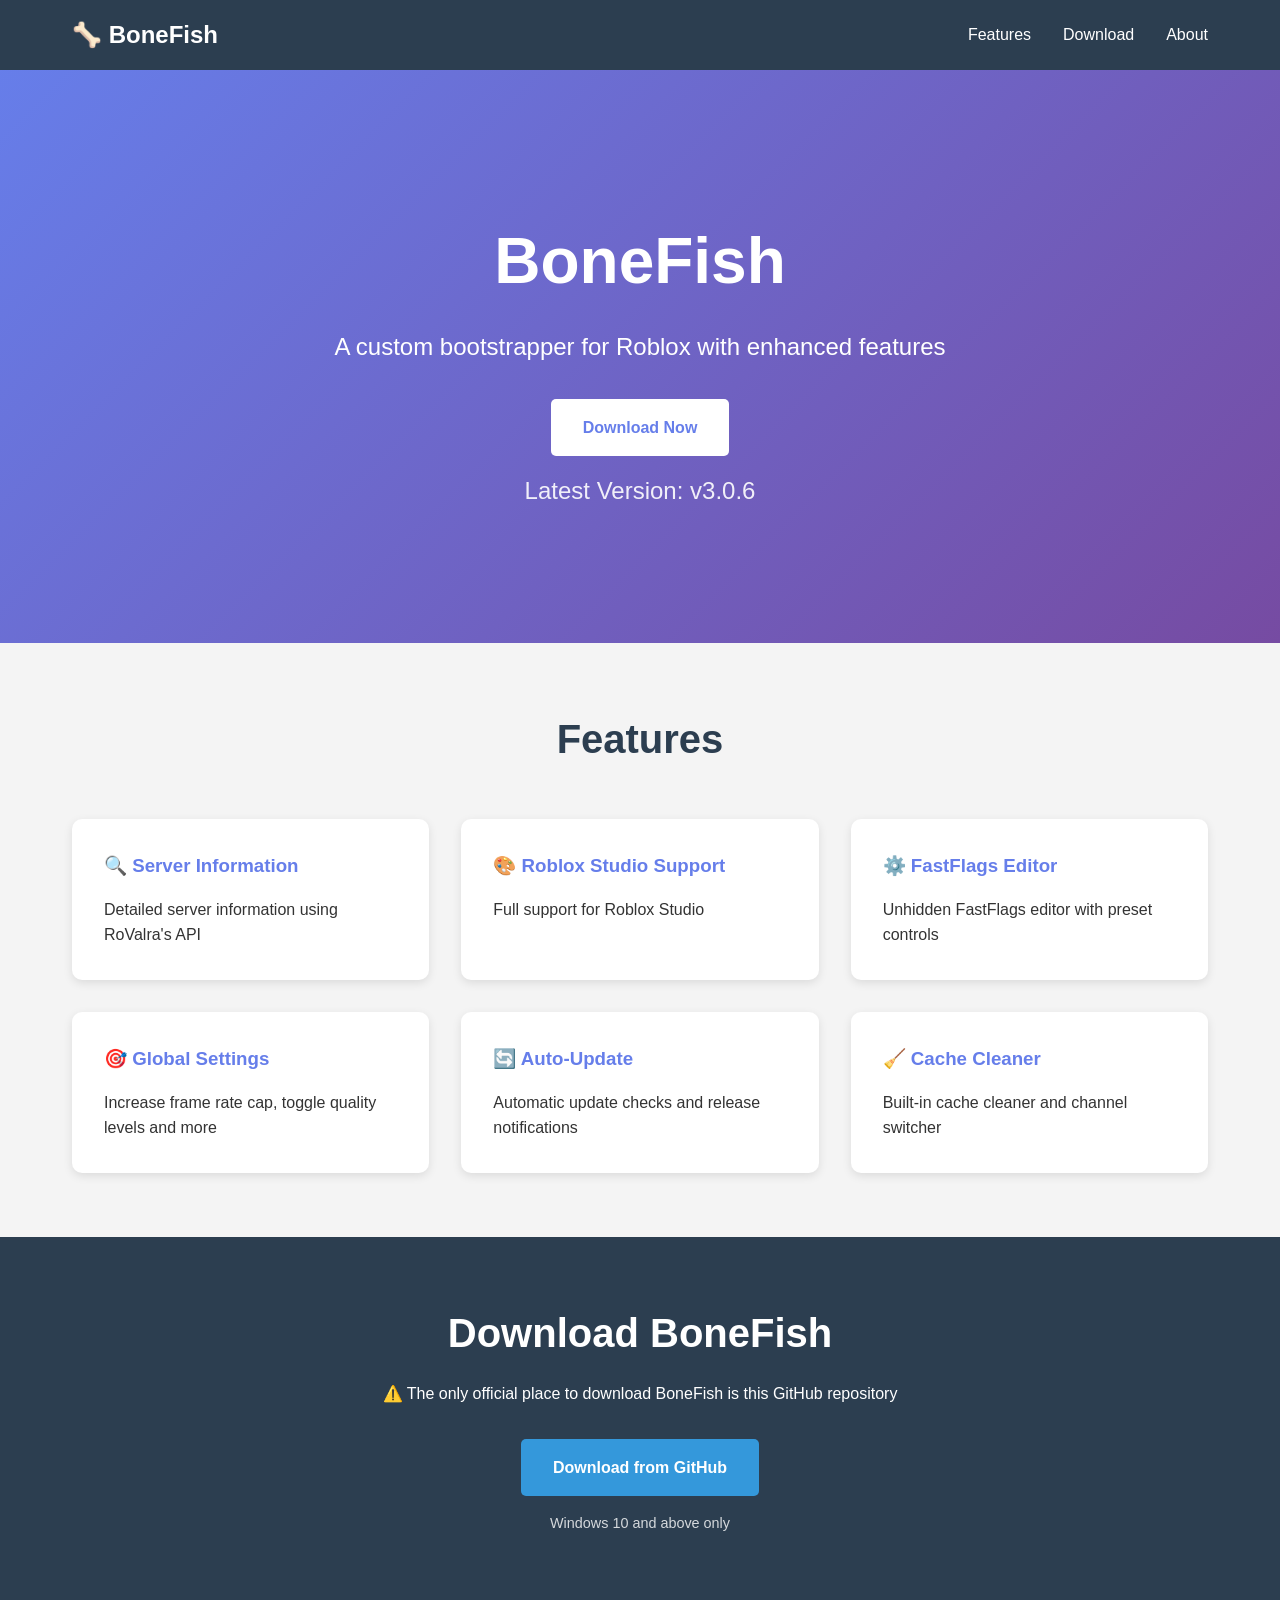
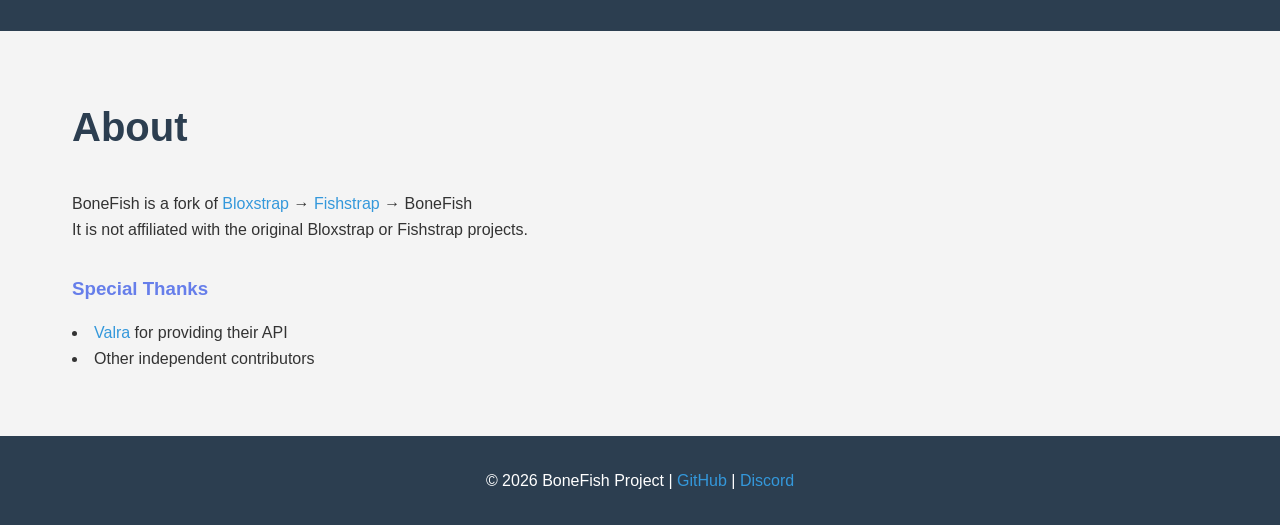
==== website/index.html @ 54295dda "Update BoneFish" ====
<!DOCTYPE html>
<html lang="en">
<head>
    <meta charset="UTF-8">
    <meta name="viewport" content="width=device-width, initial-scale=1.0">
    <title>BoneFish - Enhanced Roblox Bootstrapper</title>
    <link rel="stylesheet" href="style.css">
</head>
<body>
    <header>
        <nav>
            <div class="logo">🦴 BoneFish</div>
            <ul>
                <li><a href="#features">Features</a></li>
                <li><a href="#download">Download</a></li>
                <li><a href="#about">About</a></li>
            </ul>
        </nav>
    </header>

    <section class="hero">
        <h1>BoneFish</h1>
        <p>A custom bootstrapper for Roblox with enhanced features</p>
        <a href="#download" class="btn-primary">Download Now</a>
        <p class="version">Latest Version: v3.0.6</p>
    </section>

    <section id="features" class="features">
        <h2>Features</h2>
        <div class="feature-grid">
            <div class="feature-card">
                <h3>🔍 Server Information</h3>
                <p>Detailed server information using RoValra's API</p>
            </div>
            <div class="feature-card">
                <h3>🎨 Roblox Studio Support</h3>
                <p>Full support for Roblox Studio</p>
            </div>
            <div class="feature-card">
                <h3>⚙️ FastFlags Editor</h3>
                <p>Unhidden FastFlags editor with preset controls</p>
            </div>
            <div class="feature-card">
                <h3>🎯 Global Settings</h3>
                <p>Increase frame rate cap, toggle quality levels and more</p>
            </div>
            <div class="feature-card">
                <h3>🔄 Auto-Update</h3>
                <p>Automatic update checks and release notifications</p>
            </div>
            <div class="feature-card">
                <h3>🧹 Cache Cleaner</h3>
                <p>Built-in cache cleaner and channel switcher</p>
            </div>
        </div>
    </section>

    <section id="download" class="download">
        <h2>Download BoneFish</h2>
        <p>⚠️ The only official place to download BoneFish is this GitHub repository</p>
        <a href="https://github.com/faizinuha/BoneFish/releases/latest" class="btn-download">Download from GitHub</a>
        <p class="note">Windows 10 and above only</p>
    </section>

    <section id="about" class="about">
        <h2>About</h2>
        <p>BoneFish is a fork of <a href="https://bloxstraplabs.com">Bloxstrap</a> → <a href="https://github.com/fishstrap/fishstrap">Fishstrap</a> → BoneFish</p>
        <p>It is not affiliated with the original Bloxstrap or Fishstrap projects.</p>
        
        <h3>Special Thanks</h3>
        <ul>
            <li><a href="https://github.com/NotValra">Valra</a> for providing their API</li>
            <li>Other independent contributors</li>
        </ul>
    </section>

    <footer>
        <p>&copy; 2026 BoneFish Project | <a href="https://github.com/faizinuha/BoneFish">GitHub</a> | <a href="https://discord.gg/SRs5zb9BJd">Discord</a></p>
    </footer>
</body>
</html>
---- website/style.css ----
* {
    margin: 0;
    padding: 0;
    box-sizing: border-box;
}

body {
    font-family: 'Segoe UI', Tahoma, Geneva, Verdana, sans-serif;
    line-height: 1.6;
    color: #333;
    background: #f4f4f4;
}

header {
    background: #2c3e50;
    color: white;
    padding: 1rem 0;
    position: fixed;
    width: 100%;
    top: 0;
    z-index: 1000;
}

nav {
    display: flex;
    justify-content: space-between;
    align-items: center;
    max-width: 1200px;
    margin: 0 auto;
    padding: 0 2rem;
}

.logo {
    font-size: 1.5rem;
    font-weight: bold;
}

nav ul {
    display: flex;
    list-style: none;
    gap: 2rem;
}

nav a {
    color: white;
    text-decoration: none;
    transition: color 0.3s;
}

nav a:hover {
    color: #3498db;
}

.hero {
    background: linear-gradient(135deg, #667eea 0%, #764ba2 100%);
    color: white;
    text-align: center;
    padding: 150px 2rem 100px;
    margin-top: 60px;
}

.hero h1 {
    font-size: 4rem;
    margin-bottom: 1rem;
}

.hero p {
    font-size: 1.5rem;
    margin-bottom: 2rem;
}

.btn-primary, .btn-download {
    display: inline-block;
    background: white;
    color: #667eea;
    padding: 1rem 2rem;
    border-radius: 5px;
    text-decoration: none;
    font-weight: bold;
    transition: transform 0.3s, box-shadow 0.3s;
}

.btn-primary:hover, .btn-download:hover {
    transform: translateY(-2px);
    box-shadow: 0 5px 15px rgba(0,0,0,0.3);
}

.version {
    margin-top: 1rem;
    font-size: 0.9rem;
    opacity: 0.9;
}

.features {
    max-width: 1200px;
    margin: 4rem auto;
    padding: 0 2rem;
}

.features h2 {
    text-align: center;
    font-size: 2.5rem;
    margin-bottom: 3rem;
    color: #2c3e50;
}

.feature-grid {
    display: grid;
    grid-template-columns: repeat(auto-fit, minmax(300px, 1fr));
    gap: 2rem;
}

.feature-card {
    background: white;
    padding: 2rem;
    border-radius: 10px;
    box-shadow: 0 3px 10px rgba(0,0,0,0.1);
    transition: transform 0.3s;
}

.feature-card:hover {
    transform: translateY(-5px);
}

.feature-card h3 {
    color: #667eea;
    margin-bottom: 1rem;
}

.download {
    background: #2c3e50;
    color: white;
    text-align: center;
    padding: 4rem 2rem;
}

.download h2 {
    font-size: 2.5rem;
    margin-bottom: 1rem;
}

.download p {
    margin-bottom: 2rem;
}

.btn-download {
    background: #3498db;
    color: white;
}

.note {
    margin-top: 1rem;
    font-size: 0.9rem;
    opacity: 0.8;
}

.about {
    max-width: 1200px;
    margin: 4rem auto;
    padding: 0 2rem;
}

.about h2 {
    font-size: 2.5rem;
    margin-bottom: 2rem;
    color: #2c3e50;
}

.about h3 {
    margin-top: 2rem;
    margin-bottom: 1rem;
    color: #667eea;
}

.about ul {
    list-style-position: inside;
}

.about a {
    color: #3498db;
    text-decoration: none;
}

.about a:hover {
    text-decoration: underline;
}

footer {
    background: #2c3e50;
    color: white;
    text-align: center;
    padding: 2rem;
}

footer a {
    color: #3498db;
    text-decoration: none;
}

footer a:hover {
    text-decoration: underline;
}

@media (max-width: 768px) {
    .hero h1 {
        font-size: 2.5rem;
    }
    
    .hero p {
        font-size: 1.2rem;
    }
    
    nav ul {
        gap: 1rem;
    }
    
    .feature-grid {
        grid-template-columns: 1fr;
    }
}
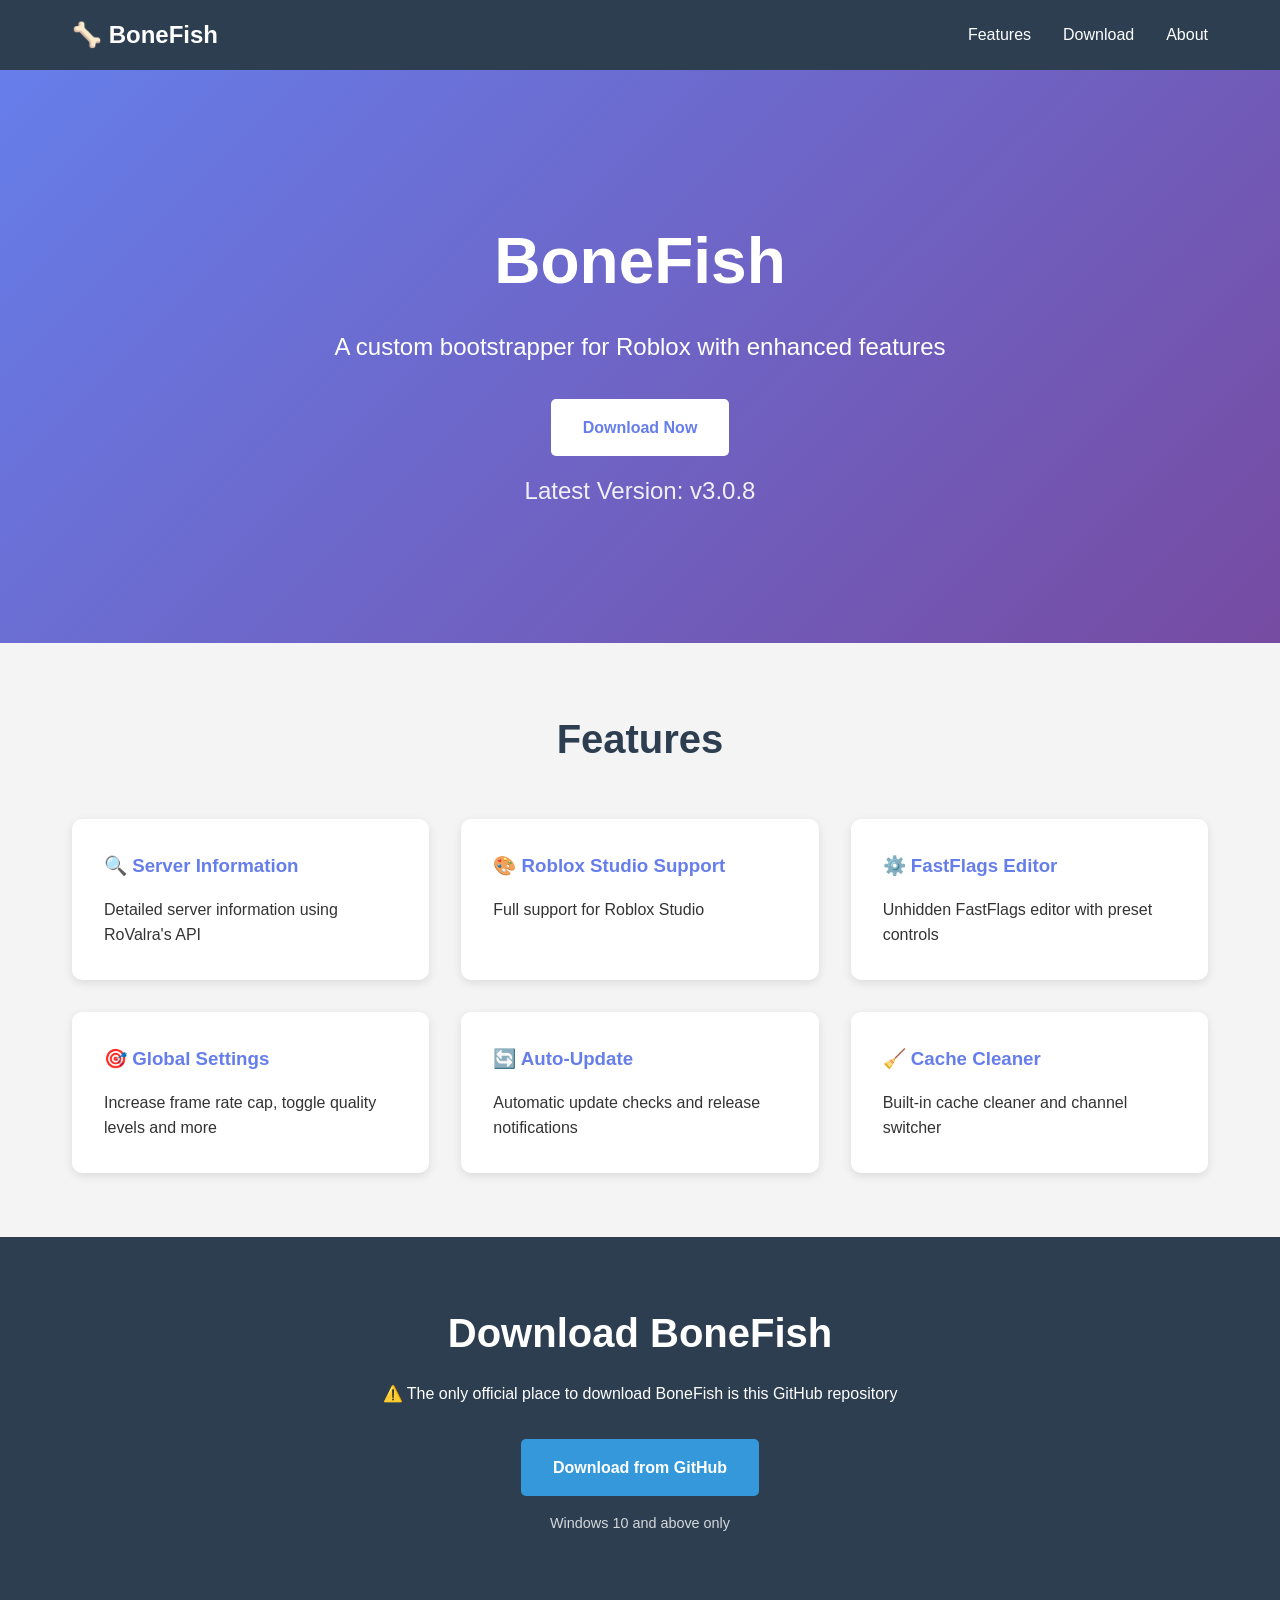
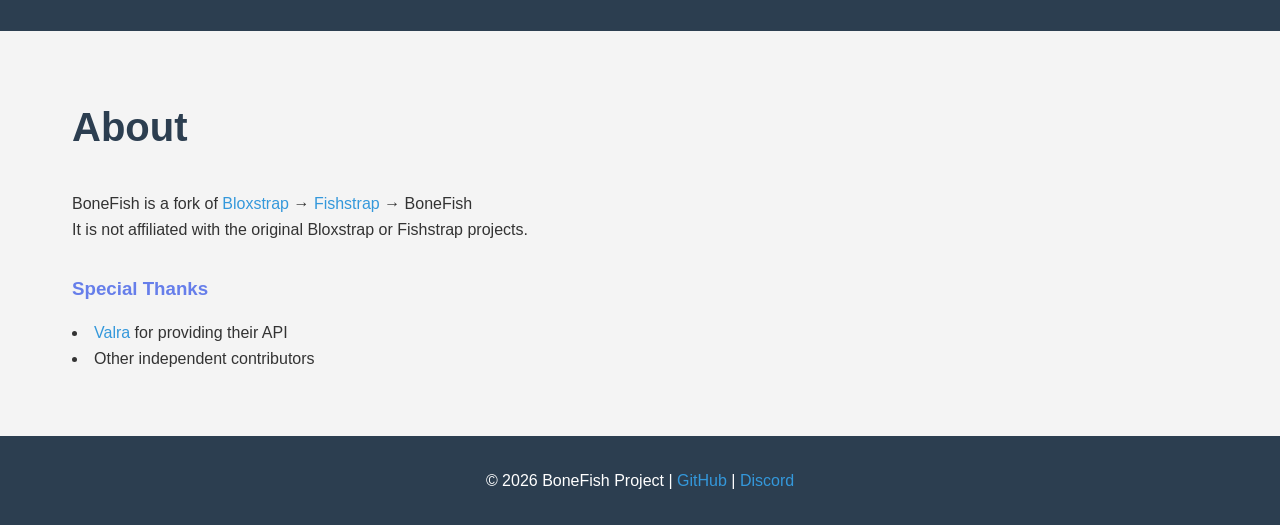
==== commit daef9b9f: "update version 3.0.8" ====
--- a/website/index.html
+++ b/website/index.html
@@ -22,7 +22,7 @@
         <h1>BoneFish</h1>
         <p>A custom bootstrapper for Roblox with enhanced features</p>
         <a href="#download" class="btn-primary">Download Now</a>
-        <p class="version">Latest Version: v3.0.6</p>
+        <p class="version">Latest Version: v3.0.8</p>
     </section>
 
     <section id="features" class="features">
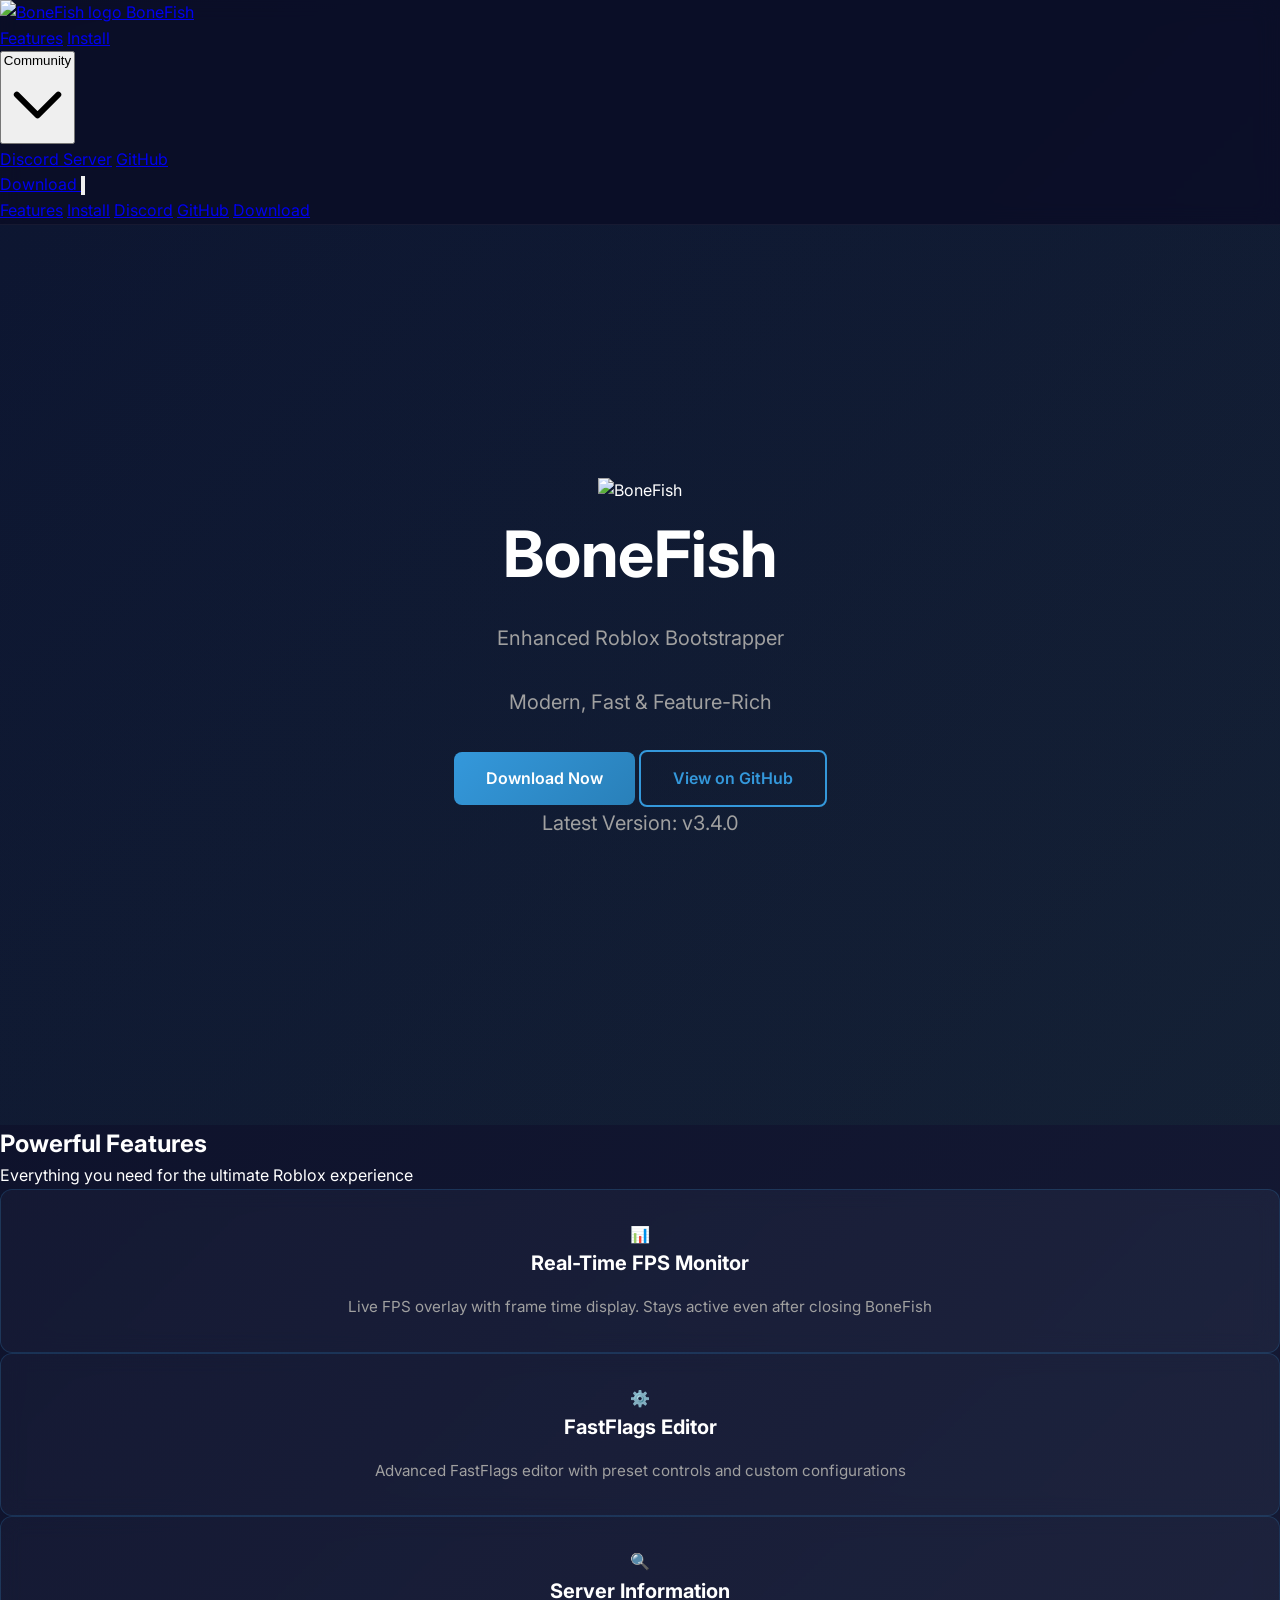
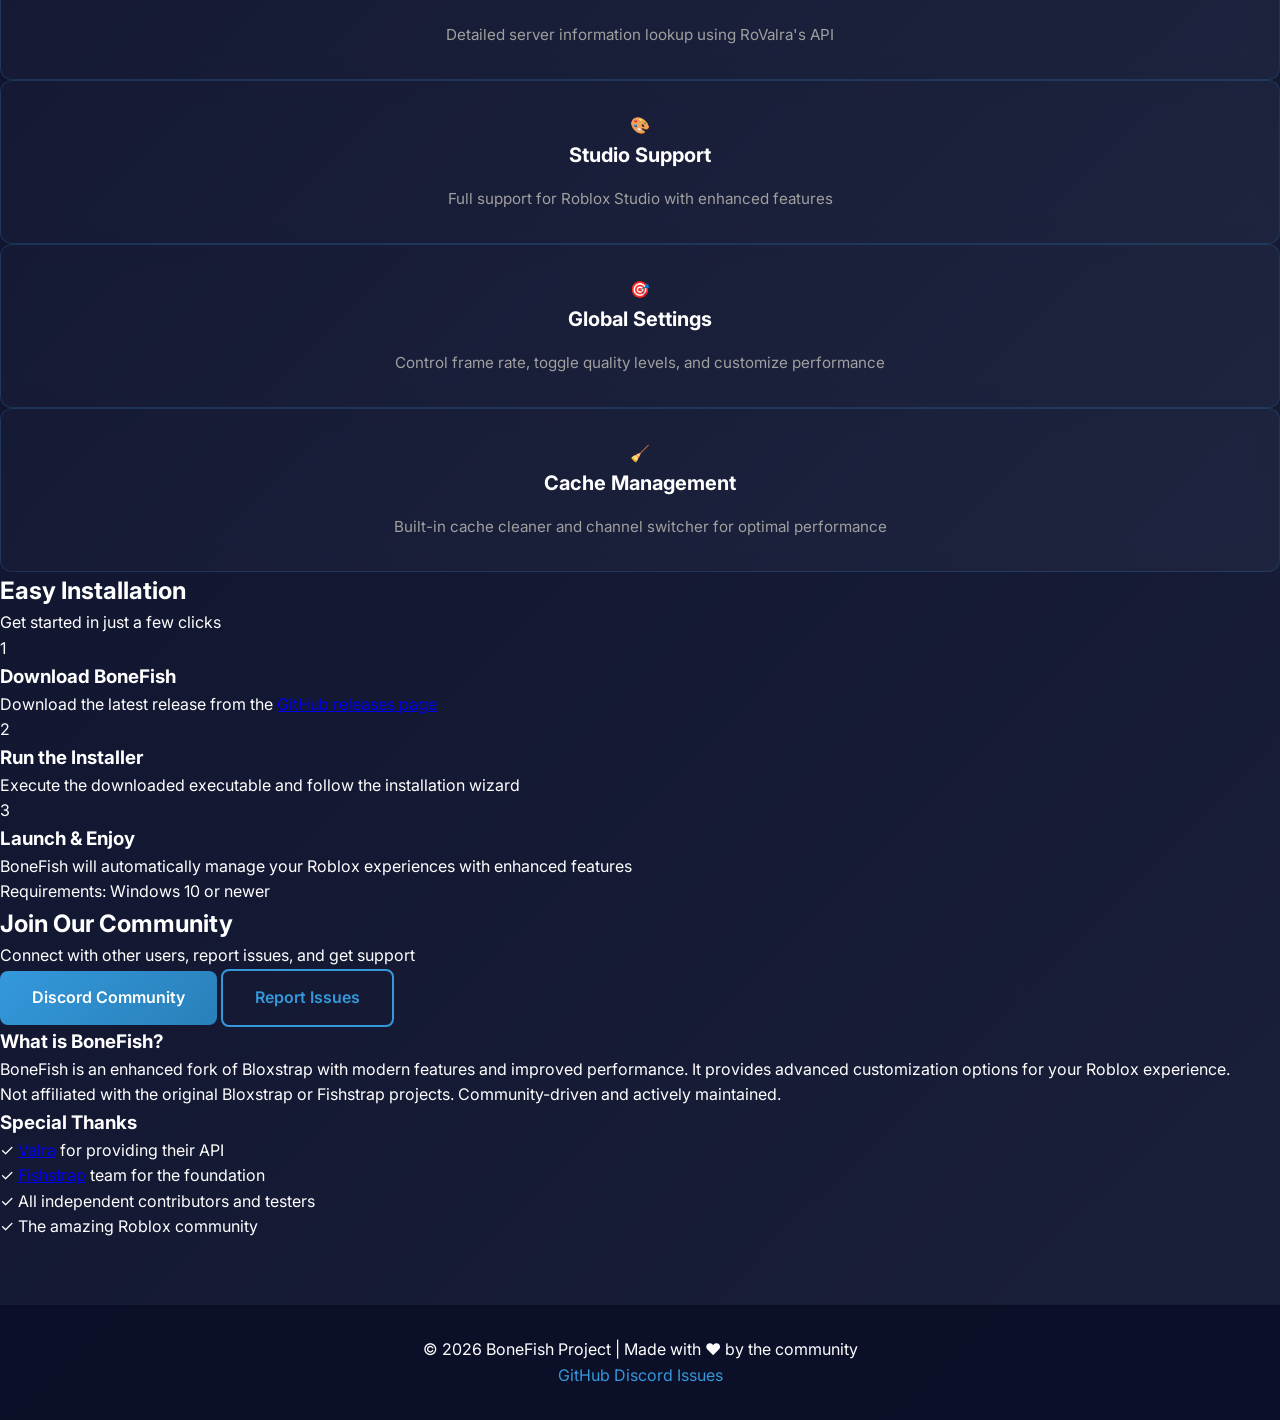
==== commit 7db19f9e: "Update Desain Sofwere[ Beta ]" ====
--- a/website/index.html
+++ b/website/index.html
@@ -1,81 +1,248 @@
-<!DOCTYPE html>
+<!doctype html>
 <html lang="en">
-<head>
-    <meta charset="UTF-8">
-    <meta name="viewport" content="width=device-width, initial-scale=1.0">
-    <title>BoneFish - Enhanced Roblox Bootstrapper</title>
-    <link rel="stylesheet" href="style.css">
-</head>
-<body>
-    <header>
-        <nav>
-            <div class="logo">🦴 BoneFish</div>
-            <ul>
-                <li><a href="#features">Features</a></li>
-                <li><a href="#download">Download</a></li>
-                <li><a href="#about">About</a></li>
-            </ul>
-        </nav>
+    <head>
+        <meta charset="UTF-8" />
+        <meta name="viewport" content="width=device-width, initial-scale=1.0" />
+        <title>BoneFish - Enhanced Roblox Bootstrapper</title>
+        <meta property="og:title" content="BoneFish" />
+        <meta property="og:description" content="Enhanced Roblox Bootstrapper with Modern Features" />
+        <meta property="og:image" content="https://raw.githubusercontent.com/faizinuha/BoneFish/main/Images/BoneFish.png" />
+        <meta property="og:url" content="https://bonefish.netlify.app" />
+        <meta property="og:type" content="website" />
+
+        <meta name="twitter:card" content="summary_large_image" />
+        <meta name="twitter:title" content="BoneFish" />
+        <meta name="twitter:description" content="Enhanced Roblox Bootstrapper with Modern Features" />
+        <meta name="twitter:image" content="https://raw.githubusercontent.com/faizinuha/BoneFish/main/Images/BoneFish.png" />
+        <link rel="icon" type="image/png" href="Images/BoneFish.png" />
+        <script src="https://cdn.tailwindcss.com"></script>
+        <style>
+            @import url("style.css");
+        </style>
+    </head>
+    <body>
+    <header class="w-full border-b border-neutral-800 bg-neutral-950/50 backdrop-blur-md sticky top-0 z-50">
+      <div class="max-w-7xl mx-auto py-6 px-6 flex justify-between items-center">
+
+          <div class="flex items-center gap-4">
+            <a
+              href="javascript:void(0);"
+              onclick="location.reload()"
+              class="flex items-center gap-2 text-xl font-bold text-white transition-transform duration-150 active:scale-95 hover:scale-105"
+            >
+              <img
+                class="w-10 h-10 select-none rounded-lg"
+                alt="BoneFish logo"
+                draggable="false"
+                src="Images/BoneFish.png"
+              />
+              <span class="bg-gradient-to-r from-blue-400 to-cyan-400 bg-clip-text text-transparent">BoneFish</span>
+            </a>
+          </div>
+
+            <nav class="hidden md:flex gap-8 text-sm text-neutral-300 font-medium">
+                <a class="hover:text-white transition-colors duration-150" href="#features">Features</a>
+                <a class="hover:text-white transition-colors duration-150" href="#install">Install</a>
+                <div class="relative group">
+                    <button class="flex items-center gap-2 hover:text-white transition-colors duration-150">
+                        Community
+                        <svg xmlns="http://www.w3.org/2000/svg" class="w-4 h-4" fill="none" viewBox="0 0 24 24" stroke="currentColor" stroke-width="2">
+                            <path stroke-linecap="round" stroke-linejoin="round" d="M19 9l-7 7-7-7"/>
+                        </svg>
+                    </button>
+                    <div class="absolute top-full left-0 mt-2 w-40 bg-neutral-900/70 border border-neutral-800 rounded-lg shadow-lg opacity-0 invisible group-hover:opacity-100 group-hover:visible transition-all duration-150 flex flex-col z-50">
+                        <a href="https://discord.gg/SRs5zb9BJd" target="_blank" class="px-4 py-2 hover:bg-neutral-800/50 rounded-t-lg transition-colors text-neutral-300 hover:text-white">Discord Server</a>
+                        <a href="https://github.com/faizinuha/BoneFish" target="_blank" class="px-4 py-2 hover:bg-neutral-800/50 rounded-b-lg transition-colors text-neutral-300 hover:text-white">GitHub</a>
+                    </div>
+                </div>
+            </nav>
+
+            <div class="flex gap-3">
+                <a href="https://github.com/faizinuha/BoneFish/releases/latest" target="_blank" class="hidden md:inline-block px-4 py-2 bg-blue-600 hover:bg-blue-700 text-white rounded-lg transition-colors duration-150 text-sm font-medium">
+                    Download
+                </a>
+                <button id="mobileMenuBtn" class="md:hidden text-neutral-300 hover:text-white p-2">
+                    <svg xmlns="http://www.w3.org/2000/svg" class="w-6 h-6" fill="none" viewBox="0 0 24 24" stroke="currentColor" stroke-width="2">
+                        <path stroke-linecap="round" stroke-linejoin="round" d="M4 6h16M4 12h16M4 18h16"/>
+                    </svg>
+                </button>
+            </div>
+        </div>
+
+        <div id="mobileMenu" class="md:hidden hidden px-6 pb-4 border-t border-neutral-800 bg-neutral-950/50 backdrop-blur-md">
+            <a href="#features" class="block py-2 text-neutral-300 hover:text-white">Features</a>
+            <a href="#install" class="block py-2 text-neutral-300 hover:text-white">Install</a>
+            <a href="https://discord.gg/SRs5zb9BJd" target="_blank" class="block py-2 text-neutral-300 hover:text-white">Discord</a>
+            <a href="https://github.com/faizinuha/BoneFish" target="_blank" class="block py-2 text-neutral-300 hover:text-white">GitHub</a>
+            <a href="https://github.com/faizinuha/BoneFish/releases/latest" class="block mt-4 px-4 py-2 bg-blue-600 hover:bg-blue-700 text-white rounded-lg transition-colors text-center">Download</a>
+        </div>
     </header>
 
-    <section class="hero">
-        <h1>BoneFish</h1>
-        <p>A custom bootstrapper for Roblox with enhanced features</p>
-        <a href="#download" class="btn-primary">Download Now</a>
-        <p class="version">Latest Version: v3.0.8</p>
-    </section>
-
-    <section id="features" class="features">
-        <h2>Features</h2>
-        <div class="feature-grid">
-            <div class="feature-card">
-                <h3>🔍 Server Information</h3>
-                <p>Detailed server information using RoValra's API</p>
-            </div>
-            <div class="feature-card">
-                <h3>🎨 Roblox Studio Support</h3>
-                <p>Full support for Roblox Studio</p>
-            </div>
-            <div class="feature-card">
-                <h3>⚙️ FastFlags Editor</h3>
-                <p>Unhidden FastFlags editor with preset controls</p>
-            </div>
-            <div class="feature-card">
-                <h3>🎯 Global Settings</h3>
-                <p>Increase frame rate cap, toggle quality levels and more</p>
-            </div>
-            <div class="feature-card">
-                <h3>🔄 Auto-Update</h3>
-                <p>Automatic update checks and release notifications</p>
-            </div>
-            <div class="feature-card">
-                <h3>🧹 Cache Cleaner</h3>
-                <p>Built-in cache cleaner and channel switcher</p>
-            </div>
-        </div>
-    </section>
-
-    <section id="download" class="download">
-        <h2>Download BoneFish</h2>
-        <p>⚠️ The only official place to download BoneFish is this GitHub repository</p>
-        <a href="https://github.com/faizinuha/BoneFish/releases/latest" class="btn-download">Download from GitHub</a>
-        <p class="note">Windows 10 and above only</p>
-    </section>
-
-    <section id="about" class="about">
-        <h2>About</h2>
-        <p>BoneFish is a fork of <a href="https://bloxstraplabs.com">Bloxstrap</a> → <a href="https://github.com/fishstrap/fishstrap">Fishstrap</a> → BoneFish</p>
-        <p>It is not affiliated with the original Bloxstrap or Fishstrap projects.</p>
-        
-        <h3>Special Thanks</h3>
-        <ul>
-            <li><a href="https://github.com/NotValra">Valra</a> for providing their API</li>
-            <li>Other independent contributors</li>
-        </ul>
-    </section>
-
-    <footer>
-        <p>&copy; 2026 BoneFish Project | <a href="https://github.com/faizinuha/BoneFish">GitHub</a> | <a href="https://discord.gg/SRs5zb9BJd">Discord</a></p>
+    <section class="hero min-h-screen flex items-center justify-center">
+        <div class="text-center px-6">
+            <img src="Images/BoneFish.png" alt="BoneFish" class="w-24 h-24 mx-auto mb-6 drop-shadow-lg">
+            <h1 class="text-6xl md:text-7xl font-bold mb-4">
+                <span class="bg-gradient-to-r from-blue-400 via-cyan-400 to-green-400 bg-clip-text text-transparent">BoneFish</span>
+            </h1>
+            <p class="text-xl md:text-2xl text-neutral-300 mb-2">Enhanced Roblox Bootstrapper</p>
+            <p class="text-lg text-neutral-400 mb-8">Modern, Fast & Feature-Rich</p>
+            <div class="flex flex-col md:flex-row gap-4 justify-center">
+                <a href="https://github.com/faizinuha/BoneFish/releases/latest" class="btn-primary inline-block">Download Now</a>
+                <a href="https://github.com/faizinuha/BoneFish" target="_blank" class="btn-secondary inline-block">View on GitHub</a>
+            </div>
+            <p class="mt-8 text-neutral-400 text-sm">Latest Version: <span class="text-blue-400 font-semibold">v3.4.0</span></p>
+        </div>
+    </section>
+
+    <section id="features" class="py-20 px-6 bg-neutral-900/30">
+        <div class="max-w-7xl mx-auto">
+            <div class="text-center mb-16">
+                <h2 class="text-5xl font-bold mb-4 bg-gradient-to-r from-blue-400 to-cyan-400 bg-clip-text text-transparent">Powerful Features</h2>
+                <p class="text-xl text-neutral-400">Everything you need for the ultimate Roblox experience</p>
+            </div>
+            
+            <div class="grid grid-cols-1 md:grid-cols-2 lg:grid-cols-3 gap-6">
+                <div class="feature-card-enhanced">
+                    <div class="text-3xl mb-4">📊</div>
+                    <h3>Real-Time FPS Monitor</h3>
+                    <p>Live FPS overlay with frame time display. Stays active even after closing BoneFish</p>
+                </div>
+                <div class="feature-card-enhanced">
+                    <div class="text-3xl mb-4">⚙️</div>
+                    <h3>FastFlags Editor</h3>
+                    <p>Advanced FastFlags editor with preset controls and custom configurations</p>
+                </div>
+                <div class="feature-card-enhanced">
+                    <div class="text-3xl mb-4">🔍</div>
+                    <h3>Server Information</h3>
+                    <p>Detailed server information lookup using RoValra's API</p>
+                </div>
+                <div class="feature-card-enhanced">
+                    <div class="text-3xl mb-4">🎨</div>
+                    <h3>Studio Support</h3>
+                    <p>Full support for Roblox Studio with enhanced features</p>
+                </div>
+                <div class="feature-card-enhanced">
+                    <div class="text-3xl mb-4">🎯</div>
+                    <h3>Global Settings</h3>
+                    <p>Control frame rate, toggle quality levels, and customize performance</p>
+                </div>
+                <div class="feature-card-enhanced">
+                    <div class="text-3xl mb-4">🧹</div>
+                    <h3>Cache Management</h3>
+                    <p>Built-in cache cleaner and channel switcher for optimal performance</p>
+                </div>
+            </div>
+        </div>
+    </section>
+
+    <section id="install" class="py-20 px-6">
+        <div class="max-w-4xl mx-auto">
+            <div class="text-center mb-12">
+                <h2 class="text-4xl font-bold mb-2 bg-gradient-to-r from-blue-400 to-cyan-400 bg-clip-text text-transparent">Easy Installation</h2>
+                <p class="text-neutral-400">Get started in just a few clicks</p>
+            </div>
+
+            <div class="space-y-6">
+                <div class="bg-neutral-900/50 border border-neutral-800 rounded-lg p-6 hover:border-blue-500/30 transition-colors">
+                    <div class="flex items-start gap-4">
+                        <div class="bg-blue-600 text-white w-10 h-10 rounded-full flex items-center justify-center font-bold flex-shrink-0">1</div>
+                        <div>
+                            <h3 class="text-lg font-semibold mb-2">Download BoneFish</h3>
+                            <p class="text-neutral-400">Download the latest release from the <a href="https://github.com/faizinuha/BoneFish/releases" target="_blank" class="text-blue-400 hover:text-blue-300">GitHub releases page</a></p>
+                        </div>
+                    </div>
+                </div>
+
+                <div class="bg-neutral-900/50 border border-neutral-800 rounded-lg p-6 hover:border-blue-500/30 transition-colors">
+                    <div class="flex items-start gap-4">
+                        <div class="bg-blue-600 text-white w-10 h-10 rounded-full flex items-center justify-center font-bold flex-shrink-0">2</div>
+                        <div>
+                            <h3 class="text-lg font-semibold mb-2">Run the Installer</h3>
+                            <p class="text-neutral-400">Execute the downloaded executable and follow the installation wizard</p>
+                        </div>
+                    </div>
+                </div>
+
+                <div class="bg-neutral-900/50 border border-neutral-800 rounded-lg p-6 hover:border-blue-500/30 transition-colors">
+                    <div class="flex items-start gap-4">
+                        <div class="bg-blue-600 text-white w-10 h-10 rounded-full flex items-center justify-center font-bold flex-shrink-0">3</div>
+                        <div>
+                            <h3 class="text-lg font-semibold mb-2">Launch & Enjoy</h3>
+                            <p class="text-neutral-400">BoneFish will automatically manage your Roblox experiences with enhanced features</p>
+                        </div>
+                    </div>
+                </div>
+            </div>
+
+            <div class="mt-12 bg-blue-600/10 border border-blue-500/30 rounded-lg p-6">
+                <p class="text-center text-neutral-300">
+                    <span class="text-blue-400 font-semibold">Requirements:</span> Windows 10 or newer
+                </p>
+            </div>
+        </div>
+    </section>
+
+    <section class="py-20 px-6 bg-neutral-900/30">
+        <div class="max-w-4xl mx-auto text-center">
+            <h2 class="text-4xl font-bold mb-4 bg-gradient-to-r from-blue-400 to-cyan-400 bg-clip-text text-transparent">Join Our Community</h2>
+            <p class="text-neutral-400 mb-8 text-lg">Connect with other users, report issues, and get support</p>
+            <div class="flex flex-col md:flex-row gap-4 justify-center">
+                <a href="https://discord.gg/SRs5zb9BJd" target="_blank" class="btn-primary inline-block">Discord Community</a>
+                <a href="https://github.com/faizinuha/BoneFish/issues" target="_blank" class="btn-secondary inline-block">Report Issues</a>
+            </div>
+        </div>
+    </section>
+
+    <section class="py-20 px-6">
+        <div class="max-w-4xl mx-auto">
+            <div class="grid grid-cols-1 md:grid-cols-2 gap-12">
+                <div>
+                    <h3 class="text-2xl font-bold mb-4 text-white">What is BoneFish?</h3>
+                    <p class="text-neutral-400 mb-4">
+                        BoneFish is an enhanced fork of Bloxstrap with modern features and improved performance. It provides advanced customization options for your Roblox experience.
+                    </p>
+                    <p class="text-neutral-400">
+                        Not affiliated with the original Bloxstrap or Fishstrap projects. Community-driven and actively maintained.
+                    </p>
+                </div>
+                <div>
+                    <h3 class="text-2xl font-bold mb-4 text-white">Special Thanks</h3>
+                    <ul class="space-y-2 text-neutral-400">
+                        <li>✓ <a href="https://github.com/NotValra" target="_blank" class="text-blue-400 hover:text-blue-300">Valra</a> for providing their API</li>
+                        <li>✓ <a href="https://github.com/fishstrap/fishstrap" target="_blank" class="text-blue-400 hover:text-blue-300">Fishstrap</a> team for the foundation</li>
+                        <li>✓ All independent contributors and testers</li>
+                        <li>✓ The amazing Roblox community</li>
+                    </ul>
+                </div>
+            </div>
+        </div>
+    </section>
+
+    <footer class="border-t border-neutral-800 bg-neutral-950/50 backdrop-blur-md">
+        <div class="max-w-7xl mx-auto px-6 py-8 text-center text-neutral-400 text-sm">
+            <p class="mb-4">&copy; 2026 BoneFish Project | Made with ❤️ by the community</p>
+            <div class="flex justify-center gap-6">
+                <a href="https://github.com/faizinuha/BoneFish" target="_blank" class="hover:text-white transition-colors">GitHub</a>
+                <a href="https://discord.gg/SRs5zb9BJd" target="_blank" class="hover:text-white transition-colors">Discord</a>
+                <a href="https://github.com/faizinuha/BoneFish/issues" target="_blank" class="hover:text-white transition-colors">Issues</a>
+            </div>
+        </div>
     </footer>
+
+    <script>
+        document.getElementById('mobileMenuBtn').addEventListener('click', function() {
+            const menu = document.getElementById('mobileMenu');
+            menu.classList.toggle('hidden');
+        });
+
+        document.querySelectorAll('#mobileMenu a').forEach(link => {
+            if (!link.target) {
+                link.addEventListener('click', function() {
+                    document.getElementById('mobileMenu').classList.add('hidden');
+                });
+            }
+        });
+    </script>
 </body>
 </html>
